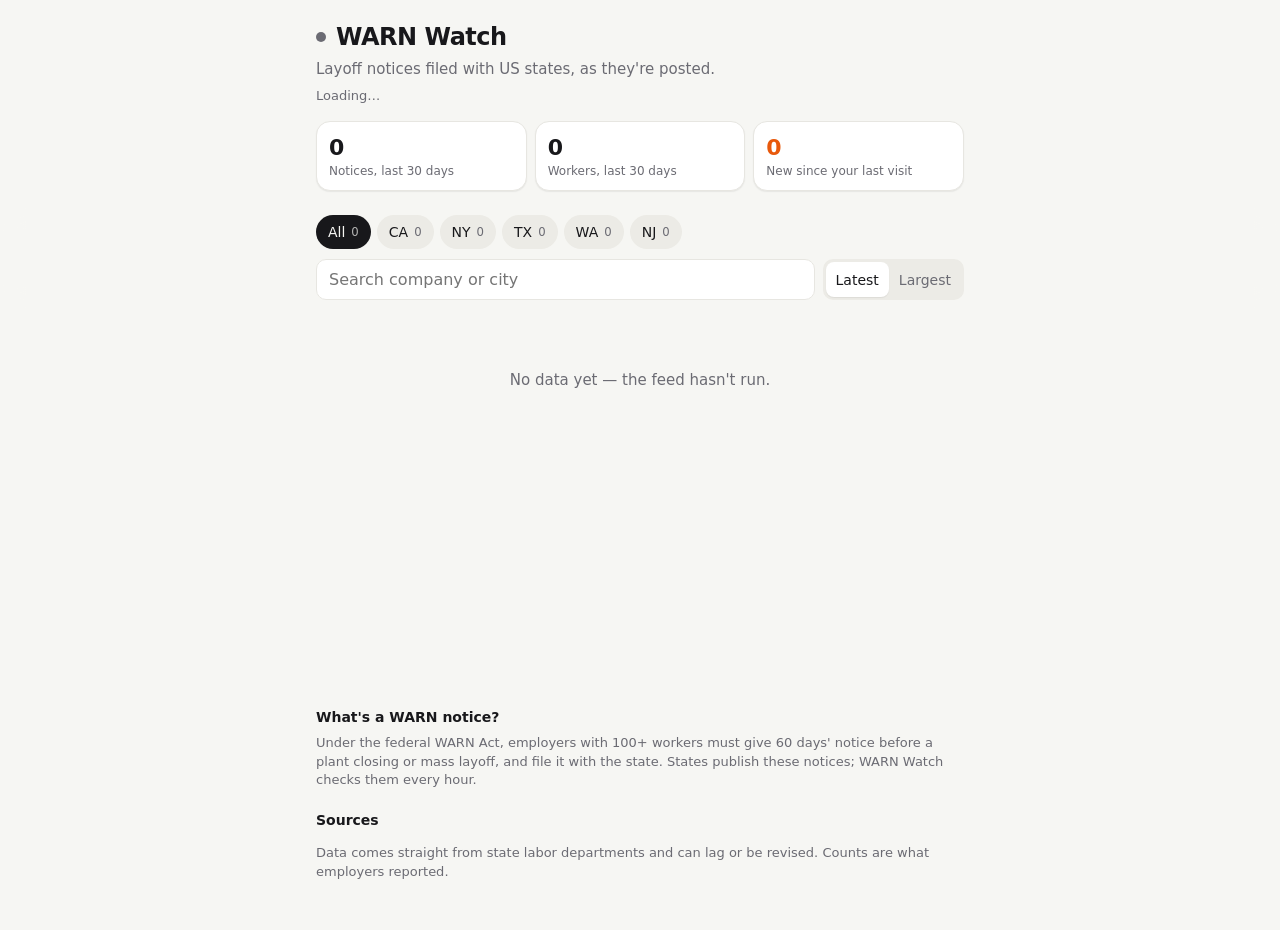
==== feeds/warn/app/index.html @ 4e8e6d54 "feat: live-feeds repo with WARN Watch feed Shared vibefeed lib (HTTP, parsing, state, vibeplat owner" ====
<!doctype html>
<html lang="en">
<head>
  <meta charset="utf-8">
  <meta name="viewport" content="width=device-width, initial-scale=1, viewport-fit=cover">
  <meta name="color-scheme" content="light dark">
  <title>WARN Watch</title>
  <link rel="stylesheet" href="style.css">
</head>
<body>
  <header class="top wrap">
    <div class="brand">
      <span class="live" id="live" aria-hidden="true"></span>
      <h1>WARN Watch</h1>
    </div>
    <p class="sub" data-i18n="tagline">Layoff notices filed with US states, as they're posted.</p>
    <p class="status" id="status" aria-live="polite">&nbsp;</p>
  </header>

  <section class="stats wrap" aria-label="Summary">
    <div class="stat"><b id="statNotices">–</b><span data-i18n="statNotices">Notices, last 30 days</span></div>
    <div class="stat"><b id="statWorkers">–</b><span data-i18n="statWorkers">Workers, last 30 days</span></div>
    <div class="stat accent"><b id="statNew">–</b><span data-i18n="statNew">New since your last visit</span></div>
  </section>

  <div class="bar">
    <div class="wrap">
      <nav class="chips" id="chips" aria-label="Filter by state"></nav>
      <div class="tools">
        <input type="search" id="q" autocomplete="off" enterkeyhint="search"
               placeholder="Search company or city" data-i18n-placeholder="search" aria-label="Search">
        <div class="seg" role="radiogroup" aria-label="Sort">
          <button type="button" data-sort="latest" aria-pressed="true" data-i18n="latest">Latest</button>
          <button type="button" data-sort="largest" aria-pressed="false" data-i18n="largest">Largest</button>
        </div>
      </div>
    </div>
  </div>

  <main class="wrap" id="list" aria-busy="true">
    <div class="skeleton"></div><div class="skeleton"></div><div class="skeleton"></div>
  </main>

  <footer class="wrap foot">
    <h2 data-i18n="aboutTitle">What's a WARN notice?</h2>
    <p data-i18n="about">Under the federal WARN Act, employers with 100+ workers must give 60 days' notice before a plant closing or mass layoff, and file it with the state. States publish these notices; WARN Watch checks them every hour.</p>
    <h2 data-i18n="sourcesTitle">Sources</h2>
    <ul class="sources" id="sources"></ul>
    <p class="fine" data-i18n="fine">Data comes straight from state labor departments and can lag or be revised. Counts are what employers reported.</p>
  </footer>

  <button class="toast" id="toast" type="button" hidden></button>

  <script src="app.js"></script>
</body>
</html>
---- feeds/warn/app/style.css ----
:root {
  --bg: #f6f6f3;
  --card: #ffffff;
  --text: #18181b;
  --muted: #6b6b73;
  --line: #e7e6e1;
  --chip: #ecebe6;
  --accent: #e8590c;
  --accent-soft: #fff1e6;
  --closure: #c2410c;
  --closure-soft: #fdeee6;
  --layoff: #3f5a8a;
  --layoff-soft: #e9eef7;
  --ok: #2f9e44;
  --warn: #d9480f;
  --radius: 14px;
  --shadow: 0 1px 2px rgba(0, 0, 0, .04), 0 1px 1px rgba(0, 0, 0, .03);
}

@media (prefers-color-scheme: dark) {
  :root {
    --bg: #111113;
    --card: #1b1b1f;
    --text: #ededf0;
    --muted: #9a9aa3;
    --line: #2a2a31;
    --chip: #24242a;
    --accent: #ff8a3d;
    --accent-soft: #33210f;
    --closure: #ff9466;
    --closure-soft: #35201a;
    --layoff: #9db4e0;
    --layoff-soft: #1f2636;
    --ok: #51cf66;
    --warn: #ff8a3d;
    --shadow: none;
  }
}

* { box-sizing: border-box; }

html { -webkit-text-size-adjust: 100%; }

body {
  margin: 0;
  background: var(--bg);
  color: var(--text);
  font: 15px/1.45 system-ui, -apple-system, "Segoe UI", Roboto, "PingFang SC", "Hiragino Sans", sans-serif;
  padding-bottom: env(safe-area-inset-bottom);
}

.wrap {
  max-width: 680px;
  margin: 0 auto;
  padding-left: max(16px, env(safe-area-inset-left));
  padding-right: max(16px, env(safe-area-inset-right));
}

/* Header */
.top { padding-top: max(20px, env(safe-area-inset-top)); }
.brand { display: flex; align-items: center; gap: 10px; }
h1 { font-size: 24px; letter-spacing: -.02em; margin: 0; }
.sub { margin: 4px 0 0; color: var(--muted); }
.status { margin: 6px 0 0; font-size: 13px; color: var(--muted); min-height: 1.4em; }
.status.stale { color: var(--warn); }

.live {
  width: 10px; height: 10px; border-radius: 50%;
  background: var(--muted);
  flex: none;
}
.live.on { background: var(--ok); box-shadow: 0 0 0 0 rgba(47, 158, 68, .5); animation: pulse 2.4s infinite; }
@keyframes pulse {
  0% { box-shadow: 0 0 0 0 rgba(47, 158, 68, .45); }
  70% { box-shadow: 0 0 0 9px rgba(47, 158, 68, 0); }
  100% { box-shadow: 0 0 0 0 rgba(47, 158, 68, 0); }
}

/* Stats */
.stats { display: grid; grid-template-columns: repeat(3, 1fr); gap: 8px; margin-top: 16px; }
.stat {
  background: var(--card); border: 1px solid var(--line); border-radius: var(--radius);
  padding: 10px 12px; box-shadow: var(--shadow); min-width: 0;
}
.stat b { display: block; font-size: 22px; font-variant-numeric: tabular-nums; letter-spacing: -.02em; }
.stat span { display: block; font-size: 12px; line-height: 1.3; color: var(--muted); }
.stat.accent b { color: var(--accent); }

/* Sticky filter bar */
.bar {
  position: sticky; top: 0; z-index: 5;
  background: color-mix(in srgb, var(--bg) 88%, transparent);
  -webkit-backdrop-filter: blur(12px); backdrop-filter: blur(12px);
  border-bottom: 1px solid transparent;
  margin-top: 14px; padding: 10px 0;
  transition: border-color .2s;
}
.bar.stuck { border-bottom-color: var(--line); }

.chips {
  display: flex; gap: 6px; overflow-x: auto; scrollbar-width: none;
  margin: 0 -16px; padding: 0 16px 2px;
}
.chips::-webkit-scrollbar { display: none; }
.chip {
  flex: none; border: 0; border-radius: 999px; padding: 7px 12px;
  background: var(--chip); color: var(--text); font: inherit; font-size: 14px; cursor: pointer;
  display: inline-flex; align-items: center; gap: 6px;
}
.chip small { color: var(--muted); font-variant-numeric: tabular-nums; }
.chip[aria-pressed="true"] { background: var(--text); color: var(--bg); }
.chip[aria-pressed="true"] small { color: inherit; opacity: .7; }
.chip .warn-dot { width: 6px; height: 6px; border-radius: 50%; background: var(--warn); }

.tools { display: flex; gap: 8px; margin-top: 8px; }
#q {
  flex: 1; min-width: 0; font: inherit; font-size: 16px; /* 16px avoids iOS zoom */
  padding: 8px 12px; border-radius: 10px; border: 1px solid var(--line);
  background: var(--card); color: var(--text);
}
#q:focus { outline: 2px solid var(--accent); outline-offset: -1px; }
.seg { display: flex; background: var(--chip); border-radius: 10px; padding: 3px; flex: none; }
.seg button {
  border: 0; background: transparent; color: var(--muted); font: inherit; font-size: 14px;
  padding: 5px 10px; border-radius: 8px; cursor: pointer;
}
.seg button[aria-pressed="true"] { background: var(--card); color: var(--text); box-shadow: var(--shadow); }

/* List */
main { padding-top: 4px; min-height: 40vh; }
.day {
  font-size: 13px; font-weight: 600; color: var(--muted);
  margin: 18px 2px 8px; display: flex; justify-content: space-between;
}
.day span:last-child { font-weight: 400; font-variant-numeric: tabular-nums; }

.card {
  background: var(--card); border: 1px solid var(--line); border-radius: var(--radius);
  margin-bottom: 8px; box-shadow: var(--shadow); overflow: hidden;
}
.card summary { list-style: none; cursor: pointer; padding: 12px 14px; display: flex; gap: 12px; align-items: flex-start; }
.card summary::-webkit-details-marker { display: none; }
.card .main { flex: 1; min-width: 0; }
.card h3 { font-size: 16px; margin: 0; line-height: 1.3; overflow-wrap: anywhere; }
.meta { margin-top: 4px; font-size: 13px; color: var(--muted); display: flex; flex-wrap: wrap; gap: 4px 6px; align-items: center; }
.st { font-weight: 600; color: var(--text); }
.tag { font-size: 11px; font-weight: 600; text-transform: uppercase; letter-spacing: .04em; padding: 2px 6px; border-radius: 6px; }
.tag.closure { background: var(--closure-soft); color: var(--closure); }
.tag.layoff { background: var(--layoff-soft); color: var(--layoff); }
.tag.new { background: var(--accent); color: #fff; }
.num { text-align: right; flex: none; }
.num b { display: block; font-size: 20px; font-variant-numeric: tabular-nums; letter-spacing: -.02em; line-height: 1.1; }
.num span { font-size: 11px; color: var(--muted); }
.num.big b { color: var(--closure); }

.card dl { margin: 0; padding: 0 14px 12px; display: grid; grid-template-columns: auto 1fr; gap: 4px 12px; font-size: 13px; }
.card dt { color: var(--muted); }
.card dd { margin: 0; overflow-wrap: anywhere; }
.card dd a { color: var(--accent); }
.card[open] summary { padding-bottom: 8px; }

.card.fresh { animation: fresh 2.5s ease-out; }
@keyframes fresh { from { background: var(--accent-soft); border-color: var(--accent); } }

.empty { text-align: center; color: var(--muted); padding: 40px 0; }
.more {
  display: block; width: 100%; margin: 8px 0 0; padding: 12px; font: inherit;
  border: 1px solid var(--line); border-radius: var(--radius); background: var(--card); color: var(--text); cursor: pointer;
}

.skeleton { height: 74px; border-radius: var(--radius); background: var(--card); border: 1px solid var(--line); margin: 8px 0; opacity: .6; }

/* Footer */
.foot { margin-top: 36px; padding-bottom: 40px; color: var(--muted); font-size: 13px; }
.foot h2 { font-size: 14px; color: var(--text); margin: 20px 0 6px; }
.foot p { margin: 0 0 8px; }
.sources { list-style: none; margin: 0; padding: 0; }
.sources li { display: flex; justify-content: space-between; gap: 12px; padding: 7px 0; border-bottom: 1px solid var(--line); }
.sources a { color: var(--text); text-decoration: none; }
.sources .bad { color: var(--warn); }
.fine { margin-top: 14px !important; }

/* Toast */
.toast {
  position: fixed; left: 50%; bottom: max(18px, env(safe-area-inset-bottom)); transform: translateX(-50%);
  z-index: 10; border: 0; border-radius: 999px; padding: 10px 16px;
  background: var(--accent); color: #fff; font: inherit; font-weight: 600;
  box-shadow: 0 6px 20px rgba(0, 0, 0, .2); cursor: pointer;
}

@media (prefers-reduced-motion: reduce) {
  .live.on, .card.fresh { animation: none; }
}
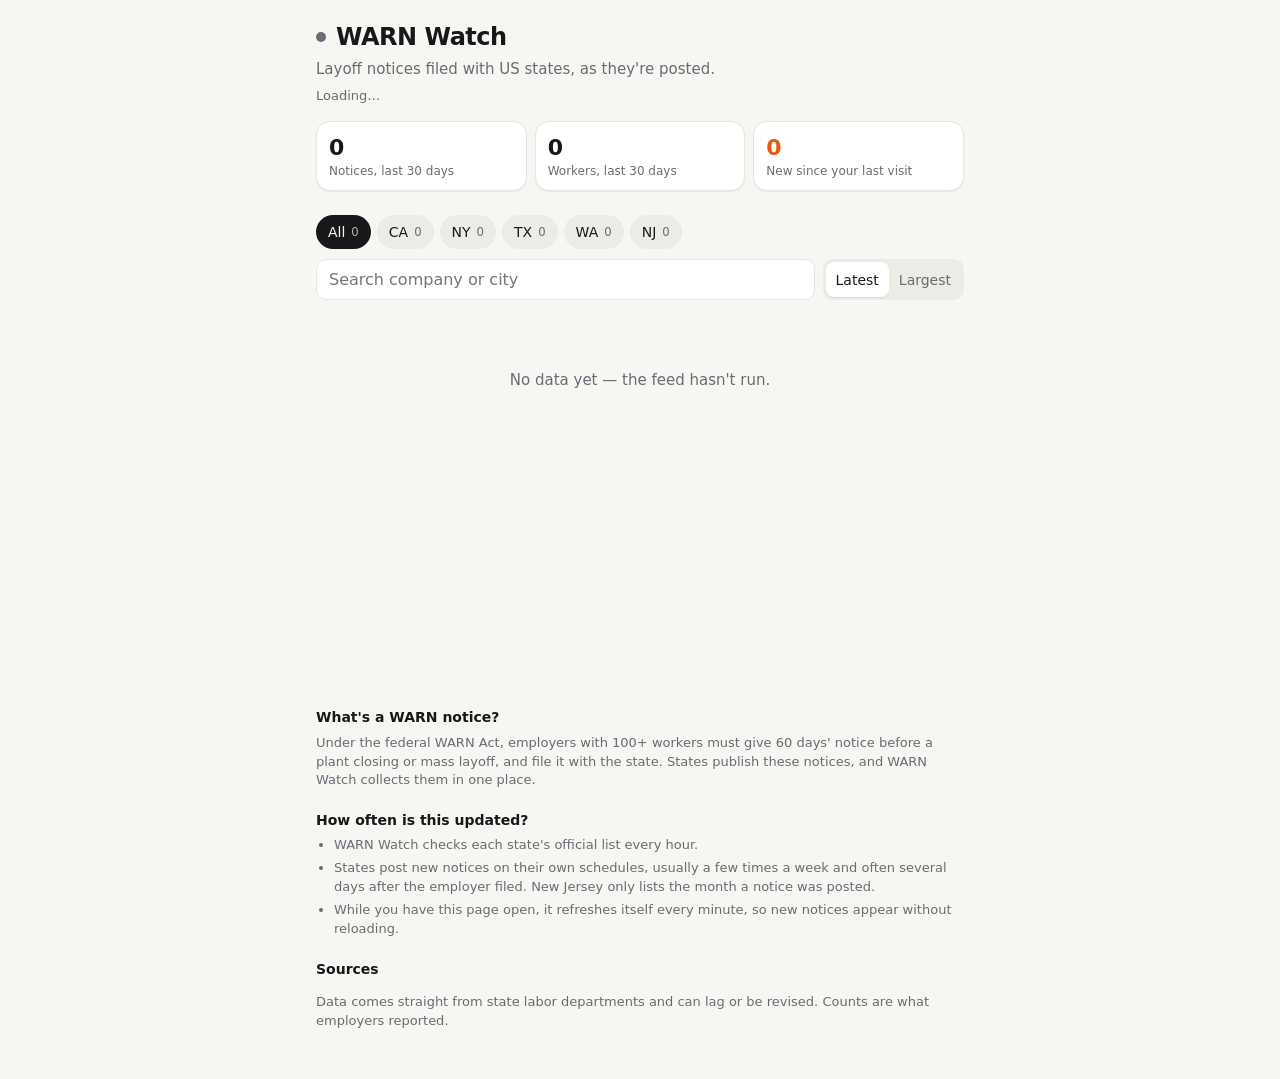
==== commit 1232ea98: "feat(warn): check every 3 hours and show update frequency in the app States add WARN notices a few t" ====
--- a/feeds/warn/app/index.html
+++ b/feeds/warn/app/index.html
@@ -43,7 +43,13 @@
 
   <footer class="wrap foot">
     <h2 data-i18n="aboutTitle">What's a WARN notice?</h2>
-    <p data-i18n="about">Under the federal WARN Act, employers with 100+ workers must give 60 days' notice before a plant closing or mass layoff, and file it with the state. States publish these notices; WARN Watch checks them every hour.</p>
+    <p data-i18n="about">Under the federal WARN Act, employers with 100+ workers must give 60 days' notice before a plant closing or mass layoff, and file it with the state. States publish these notices, and WARN Watch collects them in one place.</p>
+    <h2 data-i18n="freshTitle">How often is this updated?</h2>
+    <ul class="fresh-list">
+      <li id="freshCheck">WARN Watch checks each state's official list every few hours.</li>
+      <li data-i18n="freshStates">States post new notices on their own schedules, usually a few times a week and often several days after the employer filed. New Jersey only lists the month a notice was posted.</li>
+      <li data-i18n="freshPage">While you have this page open, it refreshes itself every minute, so new notices appear without reloading.</li>
+    </ul>
     <h2 data-i18n="sourcesTitle">Sources</h2>
     <ul class="sources" id="sources"></ul>
     <p class="fine" data-i18n="fine">Data comes straight from state labor departments and can lag or be revised. Counts are what employers reported.</p>
--- a/feeds/warn/app/style.css
+++ b/feeds/warn/app/style.css
@@ -174,6 +174,8 @@
 .foot { margin-top: 36px; padding-bottom: 40px; color: var(--muted); font-size: 13px; }
 .foot h2 { font-size: 14px; color: var(--text); margin: 20px 0 6px; }
 .foot p { margin: 0 0 8px; }
+.fresh-list { margin: 0; padding-left: 18px; }
+.fresh-list li { margin-bottom: 4px; }
 .sources { list-style: none; margin: 0; padding: 0; }
 .sources li { display: flex; justify-content: space-between; gap: 12px; padding: 7px 0; border-bottom: 1px solid var(--line); }
 .sources a { color: var(--text); text-decoration: none; }
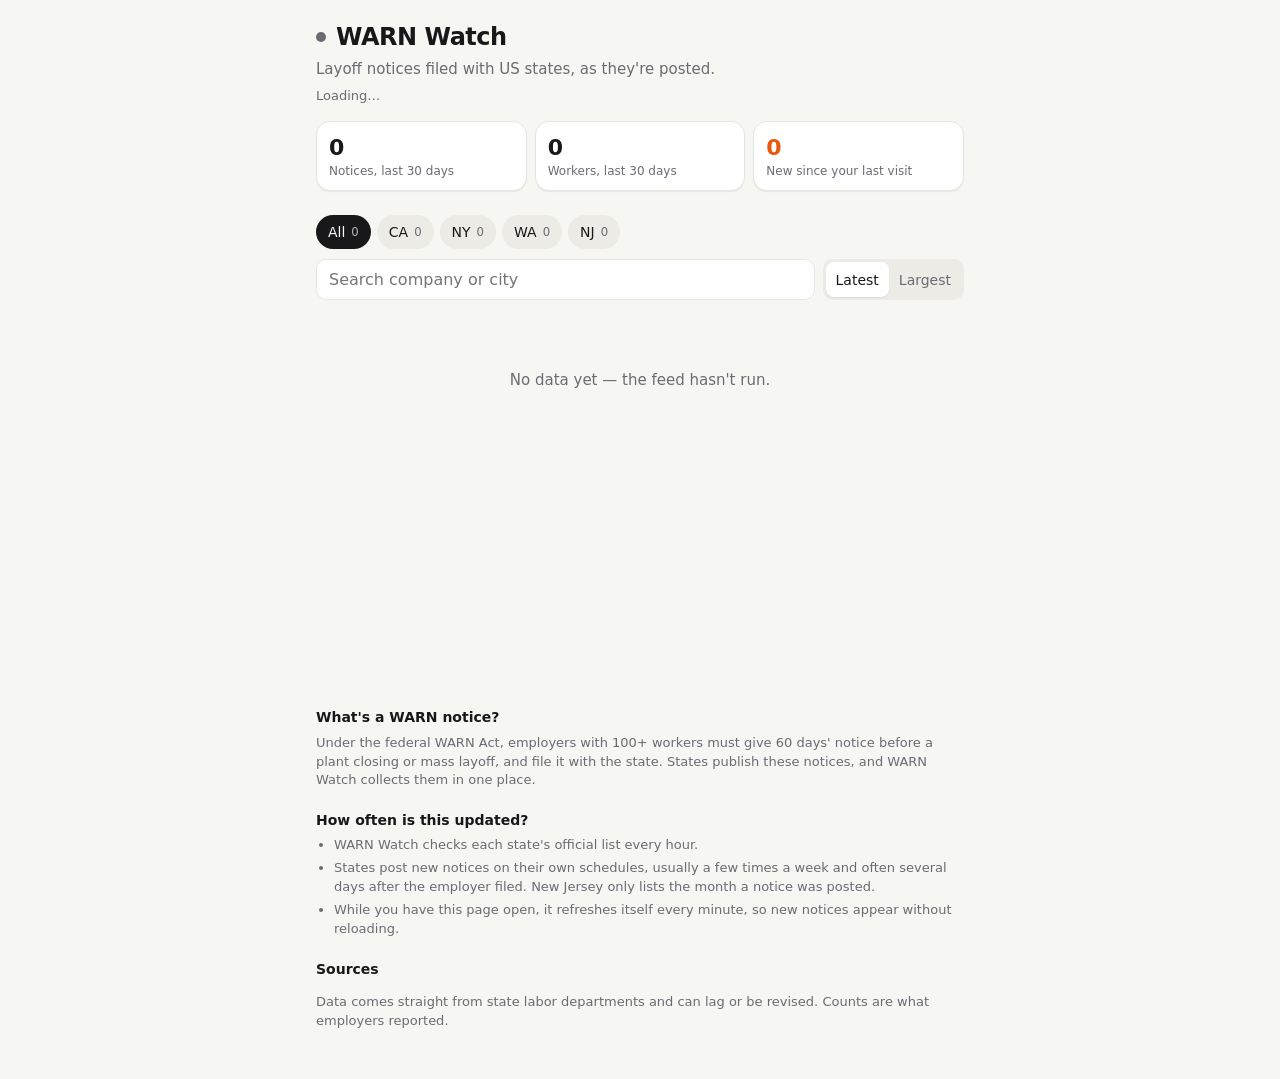
==== commit b7519a10: "feat(warn): drop Texas and explain why on the page TWC answers datacenter IPs, including GitHub Acti" ====
--- a/feeds/warn/app/index.html
+++ b/feeds/warn/app/index.html
@@ -52,6 +52,7 @@
     </ul>
     <h2 data-i18n="sourcesTitle">Sources</h2>
     <ul class="sources" id="sources"></ul>
+    <p class="no-tx" id="noTexas"></p>
     <p class="fine" data-i18n="fine">Data comes straight from state labor departments and can lag or be revised. Counts are what employers reported.</p>
   </footer>
 
--- a/feeds/warn/app/style.css
+++ b/feeds/warn/app/style.css
@@ -180,6 +180,8 @@
 .sources li { display: flex; justify-content: space-between; gap: 12px; padding: 7px 0; border-bottom: 1px solid var(--line); }
 .sources a { color: var(--text); text-decoration: none; }
 .sources .bad { color: var(--warn); }
+.no-tx { margin-top: 10px !important; }
+.no-tx a { color: var(--accent); }
 .fine { margin-top: 14px !important; }
 
 /* Toast */
